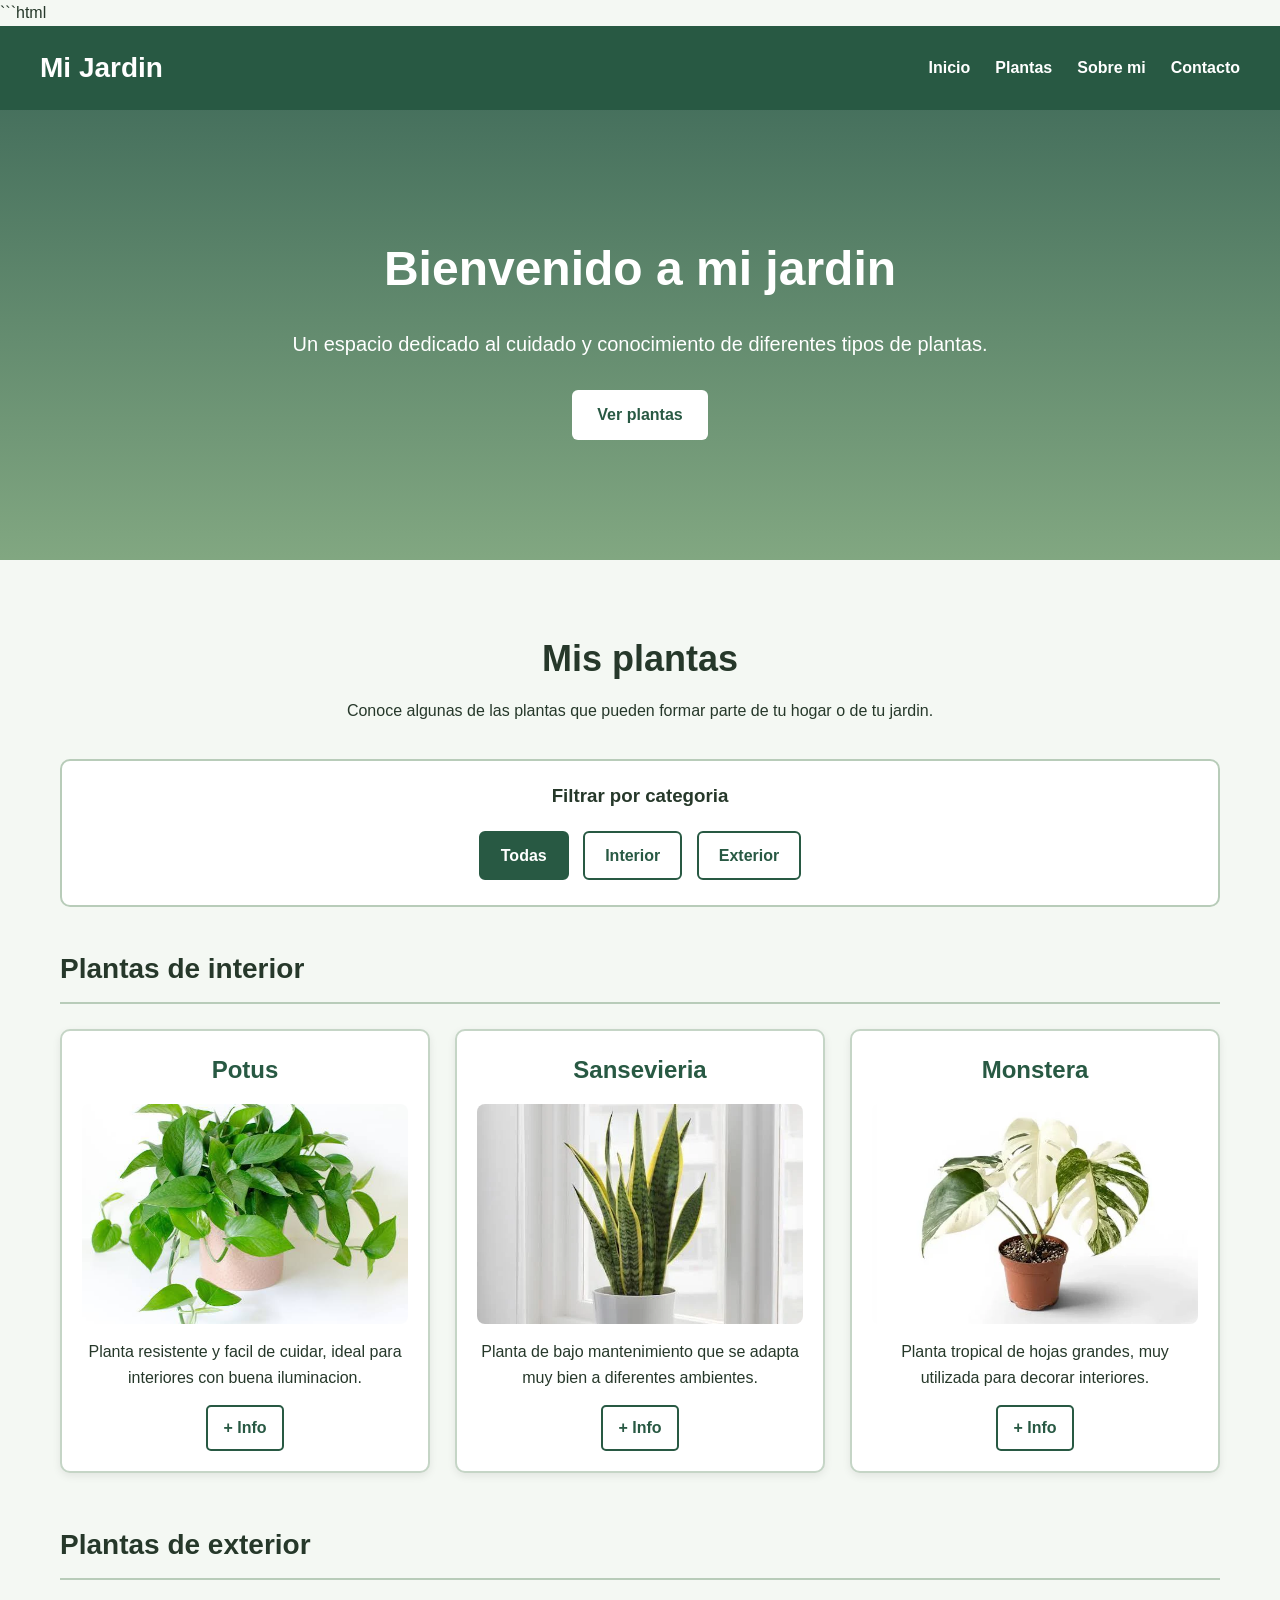
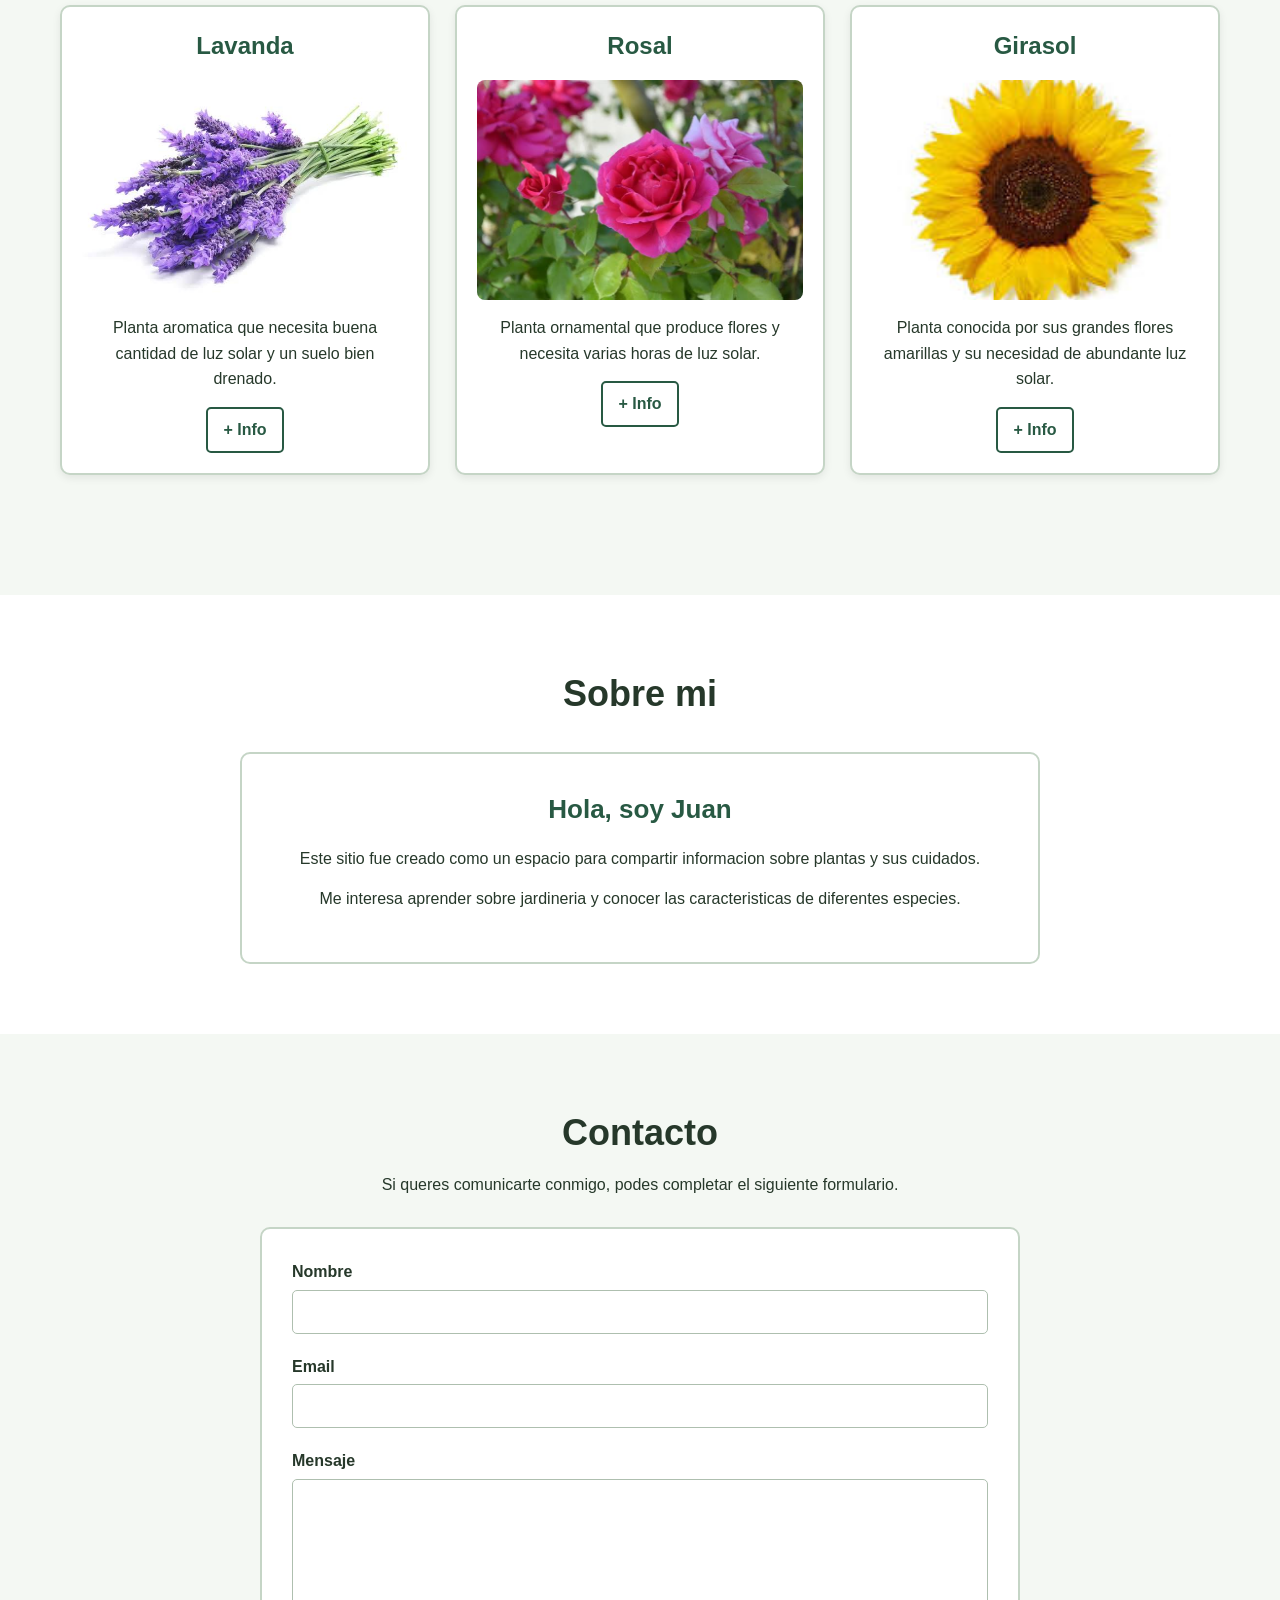
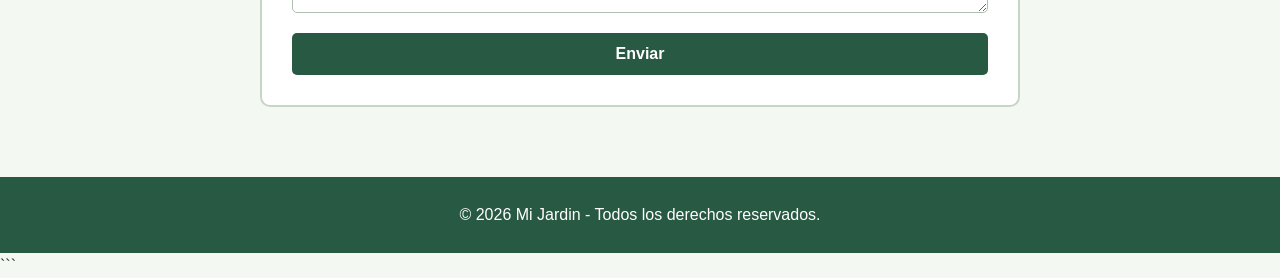
==== web_chatgpt/index.html @ 90de3940 "agrego imagenes y archivos pdf a ambas carpetas y creo el codigo en web_chatgpt" ====
```html
<!DOCTYPE html>
<html lang="es">
<head>
    <meta charset="UTF-8">
    <meta name="viewport" content="width=device-width, initial-scale=1.0">
    <title>Mi Jardin</title>
    <link rel="stylesheet" href="estilosIA.css">
</head>

<body>

    <!-- ENCABEZADO -->
    <header>
        <nav>
            <h1>Mi Jardin</h1>

            <ul>
                <li><a href="#inicio">Inicio</a></li>
                <li><a href="#plantas">Plantas</a></li>
                <li><a href="#sobre-mi">Sobre mi</a></li>
                <li><a href="#contacto">Contacto</a></li>
            </ul>
        </nav>
    </header>


    <!-- INICIO -->
    <main>

        <section id="inicio" class="hero">
            <div class="hero-contenido">
                <h2>Bienvenido a mi jardin</h2>
                <p>
                    Un espacio dedicado al cuidado y conocimiento de diferentes
                    tipos de plantas.
                </p>

                <a href="#plantas" class="boton">Ver plantas</a>
            </div>
        </section>


        <!-- PLANTAS -->
        <section id="plantas" class="plantas">

            <h2>Mis plantas</h2>

            <p class="descripcion">
                Conoce algunas de las plantas que pueden formar parte de tu hogar
                o de tu jardin.
            </p>


            <!--
                Los radio buttons estan directamente dentro de la section.
                Esto permite que el selector CSS "~" funcione correctamente.
            -->

            <input type="radio" name="categoria" id="todas" checked>
            <input type="radio" name="categoria" id="interior">
            <input type="radio" name="categoria" id="exterior">


            <!-- FILTRO -->
            <div class="filtro">

                <h3>Filtrar por categoria</h3>

                <label for="todas">Todas</label>
                <label for="interior">Interior</label>
                <label for="exterior">Exterior</label>

            </div>


            <!-- PLANTAS DE INTERIOR -->
            <div id="categoria-interior" class="categoria">

                <h3>Plantas de interior</h3>

                <div class="plantas-grid">

                    <article class="planta-card">
                        <h4>Potus</h4>

                        <img src="imagenes/pothos.jpg" alt="Potus">

                        <p>
                            Planta resistente y facil de cuidar, ideal para
                            interiores con buena iluminacion.
                        </p>

                        <a href="info/pothos.pdf" target="_blank">
                            + Info
                        </a>
                    </article>


                    <article class="planta-card">
                        <h4>Sansevieria</h4>

                        <img src="imagenes/sansevieria.jpg" alt="Sansevieria">

                        <p>
                            Planta de bajo mantenimiento que se adapta muy bien
                            a diferentes ambientes.
                        </p>

                        <a href="info/sansevieria.pdf" target="_blank">
                            + Info
                        </a>
                    </article>


                    <article class="planta-card">
                        <h4>Monstera</h4>

                        <img src="imagenes/monstera.jpg" alt="Monstera">

                        <p>
                            Planta tropical de hojas grandes, muy utilizada
                            para decorar interiores.
                        </p>

                        <a href="info/monstera.pdf" target="_blank">
                            + Info
                        </a>
                    </article>

                </div>

            </div>


            <!-- PLANTAS DE EXTERIOR -->
            <div id="categoria-exterior" class="categoria">

                <h3>Plantas de exterior</h3>

                <div class="plantas-grid">

                    <article class="planta-card">
                        <h4>Lavanda</h4>

                        <img src="imagenes/lavanda.jpg" alt="Lavanda">

                        <p>
                            Planta aromatica que necesita buena cantidad de
                            luz solar y un suelo bien drenado.
                        </p>

                        <a href="info/lavanda.pdf" target="_blank">
                            + Info
                        </a>
                    </article>


                    <article class="planta-card">
                        <h4>Rosal</h4>

                        <img src="imagenes/rosal.jpg" alt="Rosal">

                        <p>
                            Planta ornamental que produce flores y necesita
                            varias horas de luz solar.
                        </p>

                        <a href="info/rosal.pdf" target="_blank">
                            + Info
                        </a>
                    </article>


                    <article class="planta-card">
                        <h4>Girasol</h4>

                        <img src="imagenes/girasol.jpg" alt="Girasol">

                        <p>
                            Planta conocida por sus grandes flores amarillas
                            y su necesidad de abundante luz solar.
                        </p>

                        <a href="info/girasol.pdf" target="_blank">
                            + Info
                        </a>
                    </article>

                </div>

            </div>

        </section>


        <!-- SOBRE MI -->
        <section id="sobre-mi" class="sobre-mi">

            <h2>Sobre mi</h2>

            <div class="sobre-contenido">

                <div>
                    <h3>Hola, soy Juan</h3>

                    <p>
                        Este sitio fue creado como un espacio para compartir
                        informacion sobre plantas y sus cuidados.
                    </p>

                    <p>
                        Me interesa aprender sobre jardineria y conocer las
                        caracteristicas de diferentes especies.
                    </p>
                </div>

            </div>

        </section>


        <!-- CONTACTO -->
        <section id="contacto" class="contacto">

            <h2>Contacto</h2>

            <p>
                Si queres comunicarte conmigo, podes completar el siguiente
                formulario.
            </p>

            <form action="#" method="post">

                <label for="nombre">Nombre</label>
                <input
                    type="text"
                    id="nombre"
                    name="nombre"
                    required
                >


                <label for="email">Email</label>
                <input
                    type="email"
                    id="email"
                    name="email"
                    required
                >


                <label for="mensaje">Mensaje</label>
                <textarea
                    id="mensaje"
                    name="mensaje"
                    rows="6"
                    required
                ></textarea>


                <button type="submit">Enviar</button>

            </form>

        </section>

    </main>


    <!-- PIE DE PAGINA -->
    <footer>
        <p>&copy; 2026 Mi Jardin - Todos los derechos reservados.</p>
    </footer>

</body>
</html>
```
---- web_chatgpt/estilosIA.css ----
/* ================================
   CONFIGURACION GENERAL
================================ */

* {
    margin: 0;
    padding: 0;
    box-sizing: border-box;
}

html {
    scroll-behavior: smooth;
}

body {
    font-family: Arial, sans-serif;
    background-color: #f4f8f3;
    color: #26382a;
    line-height: 1.6;
}


/* ================================
   ENCABEZADO
================================ */

header {
    background-color: #285943;
    color: white;
    padding: 20px 40px;
}

nav {
    max-width: 1200px;
    margin: auto;

    display: flex;
    justify-content: space-between;
    align-items: center;
}

nav h1 {
    font-size: 28px;
}

nav ul {
    list-style: none;

    display: flex;
    gap: 25px;
}

nav a {
    color: white;
    text-decoration: none;
    font-weight: bold;
}

nav a:hover {
    text-decoration: underline;
}


/* ================================
   HERO
================================ */

.hero {
    min-height: 450px;

    display: flex;
    justify-content: center;
    align-items: center;

    text-align: center;

    background: linear-gradient(
        rgba(40, 89, 67, 0.85),
        rgba(91, 140, 91, 0.75)
    );

    color: white;
    padding: 40px 20px;
}

.hero-contenido {
    max-width: 700px;
}

.hero h2 {
    font-size: 48px;
    margin-bottom: 20px;
}

.hero p {
    font-size: 20px;
    margin-bottom: 30px;
}

.boton {
    display: inline-block;

    background-color: white;
    color: #285943;

    padding: 12px 25px;

    border-radius: 6px;

    text-decoration: none;
    font-weight: bold;
}

.boton:hover {
    background-color: #e5eee5;
}


/* ================================
   SECCION PLANTAS
================================ */

.plantas {
    max-width: 1200px;
    margin: auto;
    padding: 70px 20px;
}

.plantas > h2 {
    text-align: center;
    font-size: 36px;
    margin-bottom: 10px;
}

.descripcion {
    text-align: center;
    margin-bottom: 35px;
}


/* ================================
   RADIO BUTTONS
================================ */

/*
   Los radio buttons se ocultan.
   Las etiquetas funcionan como botones del filtro.
*/

#todas,
#interior,
#exterior {
    display: none;
}


/* ================================
   FILTRO
================================ */

.filtro {
    background-color: white;

    border: 2px solid #b8ccb9;

    border-radius: 10px;

    padding: 20px;

    margin-bottom: 40px;

    text-align: center;
}

.filtro h3 {
    margin-bottom: 15px;
}

.filtro label {
    display: inline-block;

    padding: 10px 20px;

    margin: 5px;

    border: 2px solid #285943;

    border-radius: 6px;

    color: #285943;

    font-weight: bold;

    cursor: pointer;
}

.filtro label:hover {
    background-color: #e5eee5;
}


/* ================================
   ESTADO ACTIVO DEL FILTRO
================================ */

/*
   Cuando un radio esta seleccionado,
   cambiamos visualmente el boton correspondiente.
*/

#todas:checked ~ .filtro label[for="todas"],
#interior:checked ~ .filtro label[for="interior"],
#exterior:checked ~ .filtro label[for="exterior"] {
    background-color: #285943;
    color: white;
}


/* ================================
   CATEGORIAS
================================ */

.categoria {
    margin-bottom: 50px;
}

.categoria > h3 {
    font-size: 28px;
    margin-bottom: 25px;

    border-bottom: 2px solid #b8ccb9;

    padding-bottom: 10px;
}


/* ================================
   FILTRO CSS
================================ */

/*
   TODAS
*/

#todas:checked ~ #categoria-interior,
#todas:checked ~ #categoria-exterior {
    display: block;
}


/*
   INTERIOR
*/

#interior:checked ~ #categoria-interior {
    display: block;
}

#interior:checked ~ #categoria-exterior {
    display: none;
}


/*
   EXTERIOR
*/

#exterior:checked ~ #categoria-interior {
    display: none;
}

#exterior:checked ~ #categoria-exterior {
    display: block;
}


/* ================================
   TARJETAS DE PLANTAS
================================ */

.plantas-grid {
    display: grid;

    grid-template-columns: repeat(3, 1fr);

    gap: 25px;
}

.planta-card {
    background-color: white;

    border: 2px solid #c5d5c6;

    border-radius: 10px;

    padding: 20px;

    text-align: center;

    box-shadow: 0 3px 8px rgba(0, 0, 0, 0.08);
}

.planta-card h4 {
    font-size: 24px;

    color: #285943;

    margin-bottom: 15px;
}

.planta-card img {
    width: 100%;
    height: 220px;

    object-fit: cover;

    border-radius: 8px;

    margin-bottom: 15px;
}

.planta-card p {
    margin-bottom: 15px;
}

.planta-card a {
    display: inline-block;

    color: #285943;

    font-weight: bold;

    text-decoration: none;

    border: 2px solid #285943;

    padding: 8px 15px;

    border-radius: 5px;
}

.planta-card a:hover {
    background-color: #285943;
    color: white;
}


/* ================================
   SOBRE MI
================================ */

.sobre-mi {
    background-color: white;

    padding: 70px 20px;
}

.sobre-mi > h2 {
    text-align: center;

    font-size: 36px;

    margin-bottom: 30px;
}

.sobre-contenido {
    max-width: 800px;

    margin: auto;

    text-align: center;

    border: 2px solid #c5d5c6;

    border-radius: 10px;

    padding: 35px;
}

.sobre-contenido h3 {
    font-size: 26px;

    color: #285943;

    margin-bottom: 15px;
}

.sobre-contenido p {
    margin-bottom: 15px;
}


/* ================================
   CONTACTO
================================ */

.contacto {
    max-width: 800px;

    margin: auto;

    padding: 70px 20px;
}

.contacto h2 {
    text-align: center;

    font-size: 36px;

    margin-bottom: 10px;
}

.contacto > p {
    text-align: center;

    margin-bottom: 30px;
}

form {
    background-color: white;

    border: 2px solid #c5d5c6;

    border-radius: 10px;

    padding: 30px;

    display: flex;
    flex-direction: column;
}

form label {
    font-weight: bold;

    margin-bottom: 5px;
}

form input,
form textarea {
    font-family: inherit;

    font-size: 16px;

    padding: 12px;

    margin-bottom: 20px;

    border: 1px solid #aebfaf;

    border-radius: 5px;
}

form input:focus,
form textarea:focus {
    outline: 2px solid #5b8c5b;
}

form button {
    padding: 12px;

    background-color: #285943;

    color: white;

    border: none;

    border-radius: 5px;

    font-size: 16px;

    font-weight: bold;

    cursor: pointer;
}

form button:hover {
    background-color: #1e4433;
}


/* ================================
   PIE DE PAGINA
================================ */

footer {
    background-color: #285943;

    color: white;

    text-align: center;

    padding: 25px 20px;
}


/* ================================
   RESPONSIVE - TABLET
================================ */

@media (max-width: 900px) {

    nav {
        flex-direction: column;

        gap: 15px;
    }

    .plantas-grid {
        grid-template-columns: repeat(2, 1fr);
    }

    .hero h2 {
        font-size: 40px;
    }
}


/* ================================
   RESPONSIVE - CELULAR
================================ */

@media (max-width: 600px) {

    header {
        padding: 20px;
    }

    nav ul {
        flex-direction: column;

        align-items: center;

        gap: 10px;
    }

    .hero {
        min-height: 400px;
    }

    .hero h2 {
        font-size: 32px;
    }

    .hero p {
        font-size: 17px;
    }

    .plantas-grid {
        grid-template-columns: 1fr;
    }

    .filtro label {
        display: block;

        margin: 8px 0;
    }

    .planta-card img {
        height: 250px;
    }

    .sobre-mi > h2,
    .contacto h2,
    .plantas > h2 {
        font-size: 30px;
    }
}
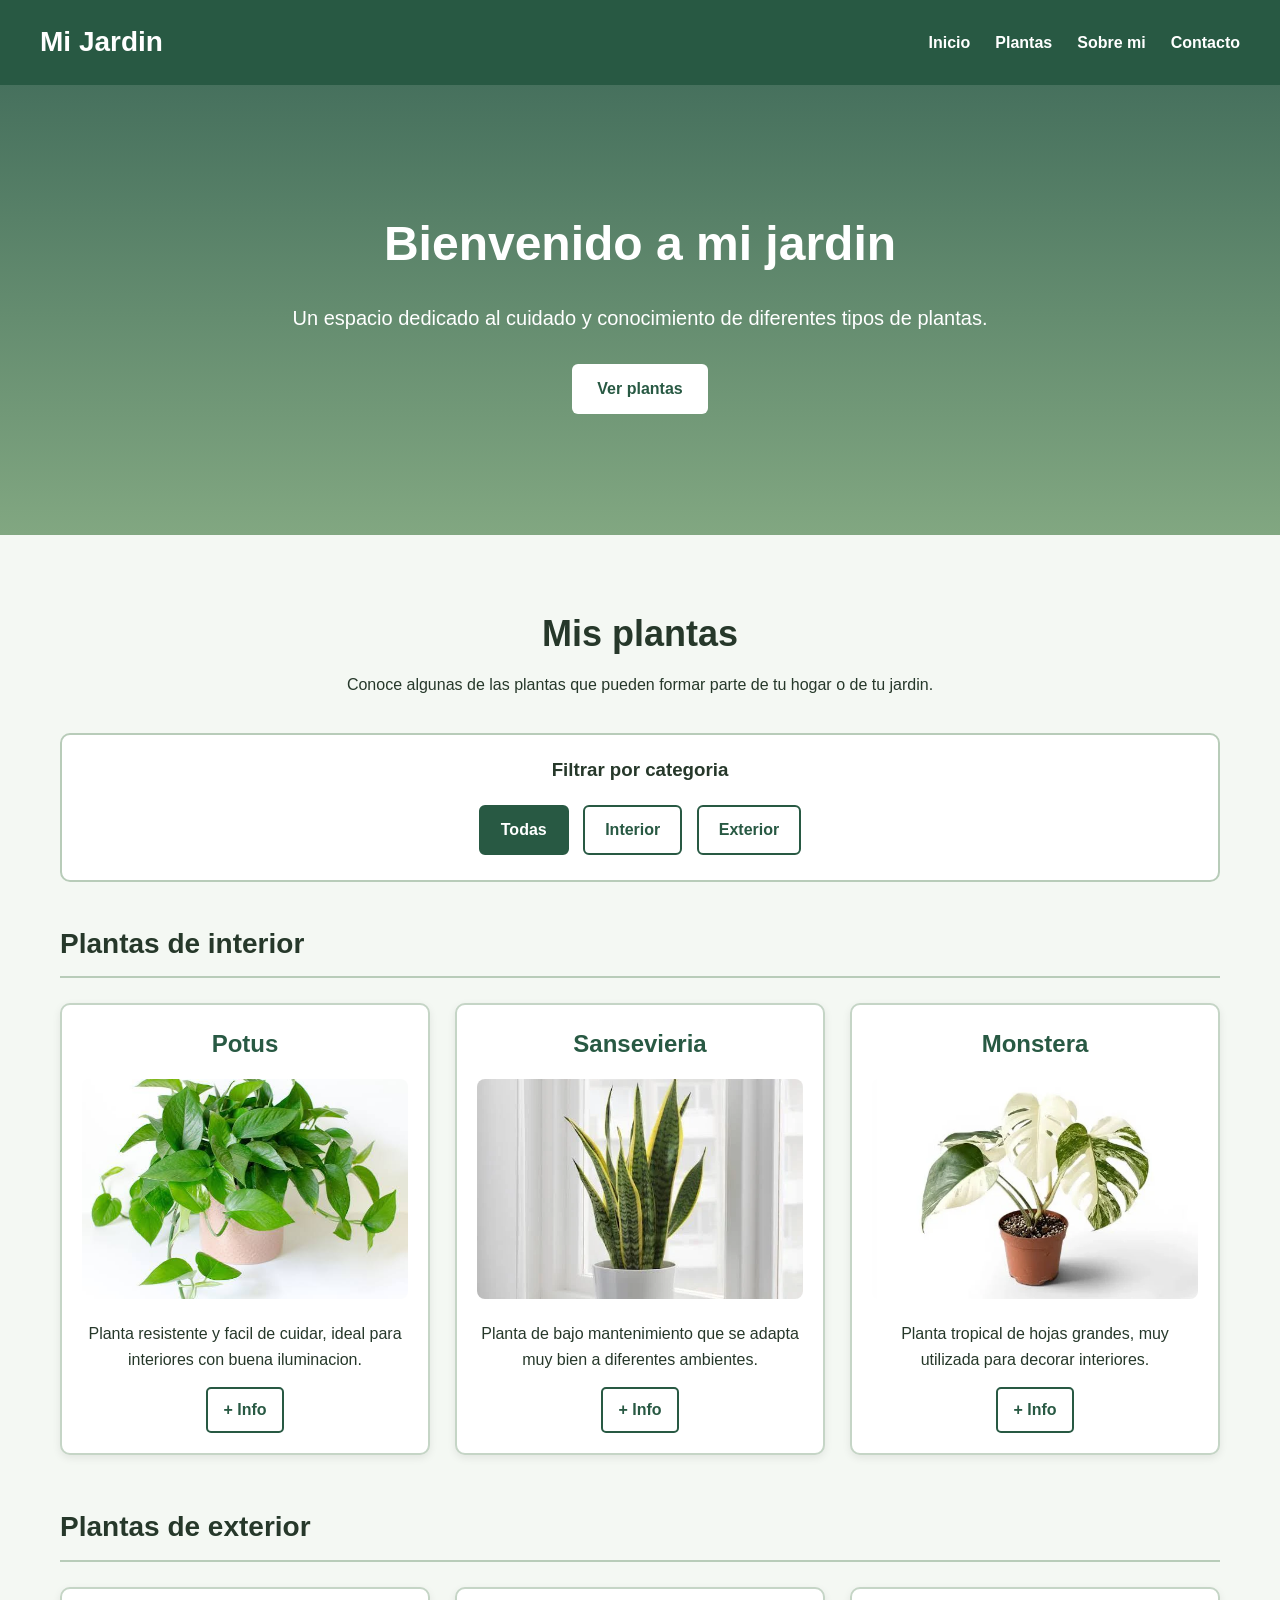
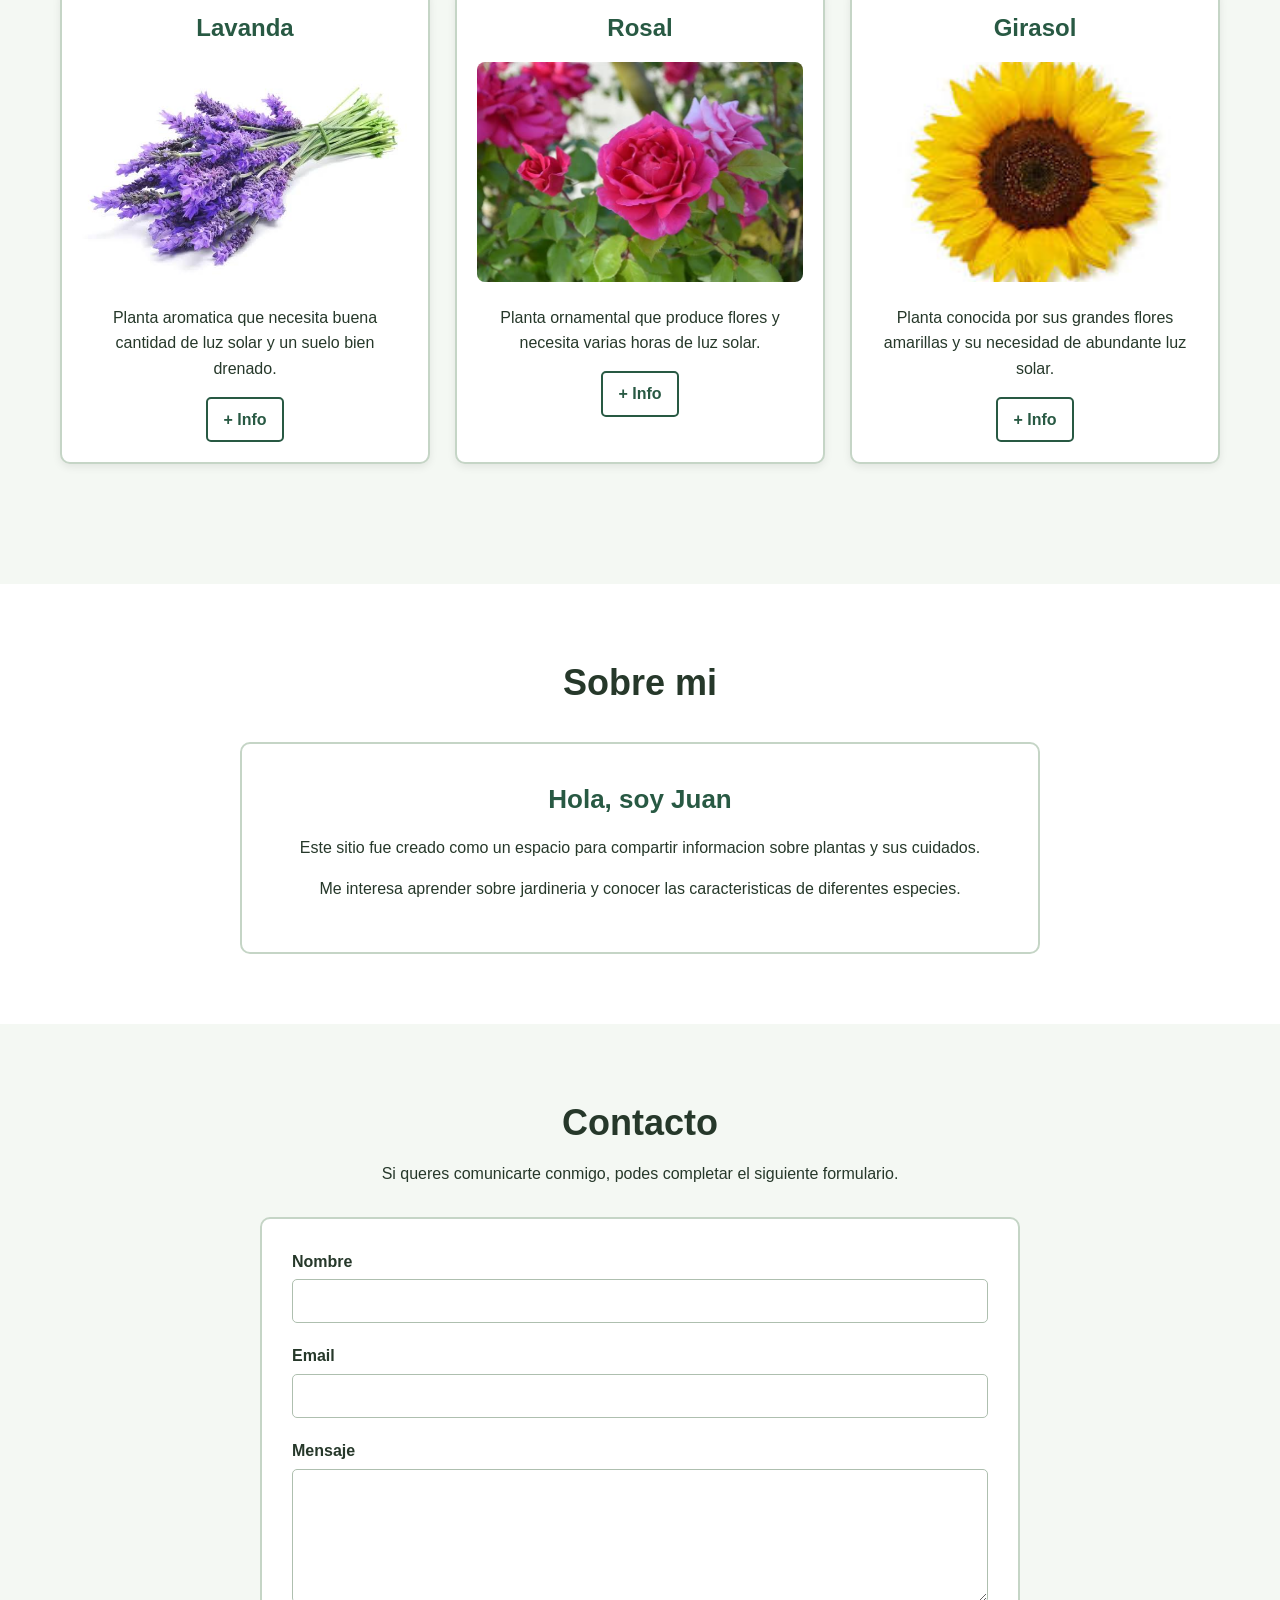
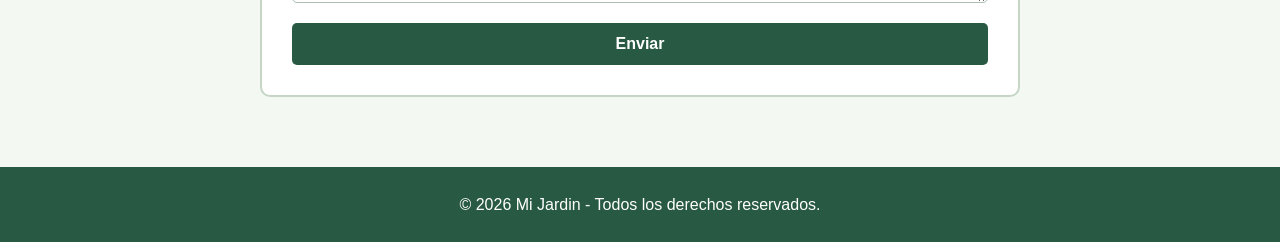
==== commit 7718acd5: "modifique index" ====
--- a/web_chatgpt/index.html
+++ b/web_chatgpt/index.html
@@ -1,4 +1,4 @@
-```html
+
 <!DOCTYPE html>
 <html lang="es">
 <head>
@@ -275,4 +275,4 @@
 
 </body>
 </html>
-```
+
